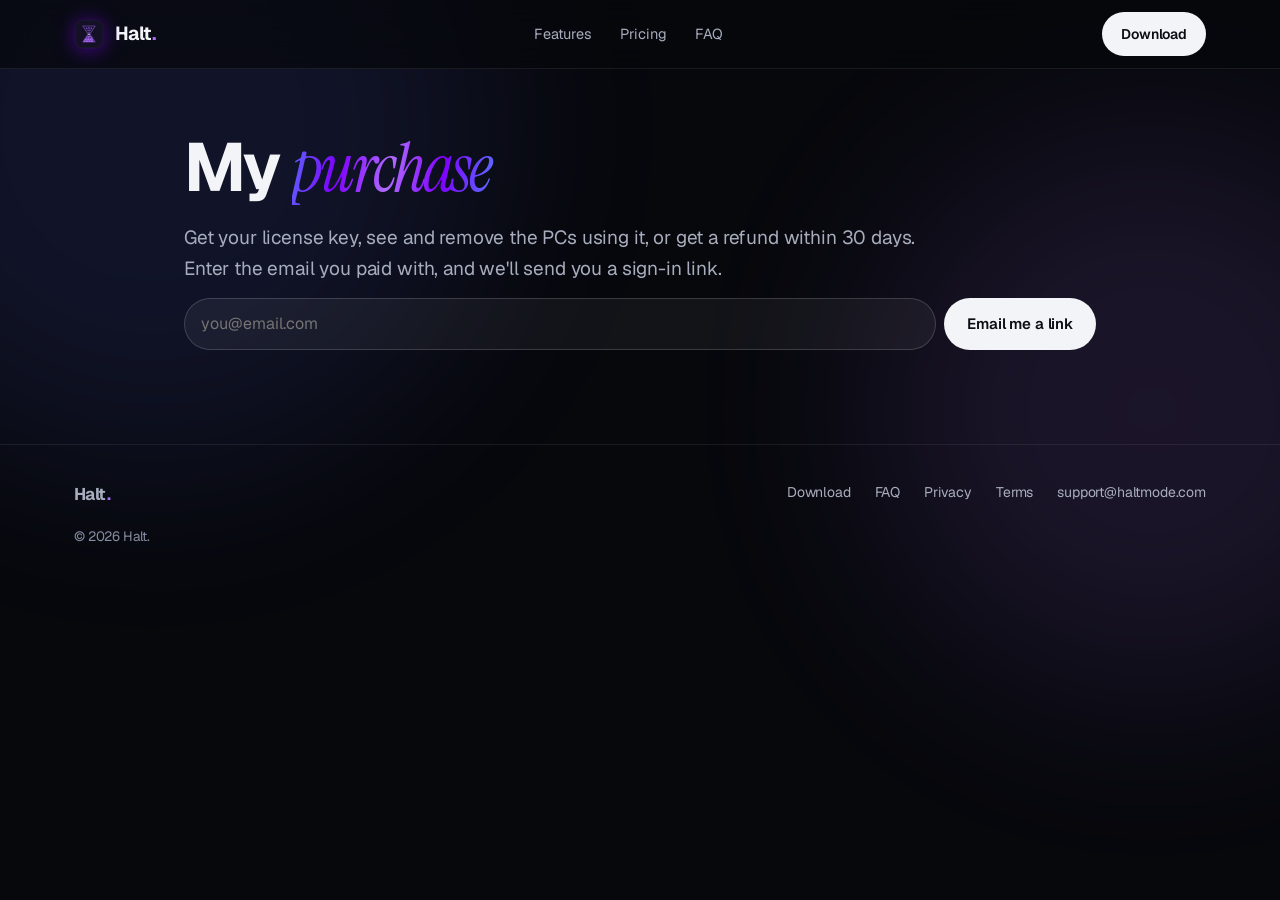
==== account/index.html @ bc790311 "My purchase page: key, PCs and self-service refunds; terms and links updated Co-Authored-By: Claude " ====
<!doctype html>
<html lang="en">
<head>
<meta charset="utf-8">
<meta name="viewport" content="width=device-width, initial-scale=1">
<title>My purchase: Halt</title>
<meta name="description" content="Manage your Halt Pro purchase: get your license key, see and remove the PCs using it, or get a refund within 30 days.">
<meta name="robots" content="noindex">
<meta name="theme-color" content="#07080c">
<link rel="icon" href="/assets/logo.svg" type="image/svg+xml">
<link rel="preload" href="/assets/fonts/geist.woff2" as="font" type="font/woff2" crossorigin>
<link rel="stylesheet" href="/assets/pages.css">
<style>
  [hidden]{display:none !important}
  .row{display:flex; gap:8px; flex-wrap:wrap; margin:14px 0 6px}
  .row input[type=email]{flex:1 1 220px; min-width:0; font:inherit; font-size:16px; color:inherit; padding:12px 16px; border-radius:999px; background:rgba(255,255,255,.05); border:1px solid rgba(255,255,255,.16)}
  .lic{padding:22px 24px; margin-top:18px}
  .lic h3{margin:0 0 4px}
  .meta{color:var(--tx-2,#a7adbd); font-size:14px; margin:0 0 14px}
  .pc{display:flex; align-items:center; justify-content:space-between; gap:12px; padding:10px 0; border-top:1px solid rgba(255,255,255,.08)}
  .pc small{display:block; color:var(--tx-3,#868da0)}
  .acts{display:flex; gap:10px; flex-wrap:wrap; margin-top:16px}
  .btn.sm{padding:8px 14px; font-size:13px}
  .note{color:var(--tx-2,#a7adbd); font-size:14px}
  .bad{color:#ffb4a8}
  .good{color:#8ff0c2}
</style>
</head>
<body>
<div class="glow" aria-hidden="true"><i></i><i></i></div>

<header class="top">
  <div class="wrap nav">
    <a class="brand" href="/" aria-label="Halt home"><img src="/assets/logo.svg" alt=""><span>Halt<b>.</b></span></a>
    <nav class="links" aria-label="Site"><a href="/#features">Features</a><a href="/#pricing">Pricing</a><a href="/#faq">FAQ</a></nav>
    <a class="btn btn-primary" href="/download/">Download</a>
  </div>
</header>

<main class="wrap narrow page prose">
  <h1>My <span class="gt">purchase</span></h1>

  <div id="ask">
    <p class="lead">Get your license key, see and remove the PCs using it, or get a refund within 30 days. Enter the email you paid with, and we'll send you a sign-in link.</p>
    <form class="row" id="askform" novalidate>
      <input type="email" name="email" placeholder="you@email.com" autocomplete="email" aria-label="The email you paid with" required>
      <div style="position:absolute;left:-9999px" aria-hidden="true"><input type="text" name="hp_check" tabindex="-1" autocomplete="off"></div>
      <button class="btn btn-primary" type="submit">Email me a link</button>
    </form>
    <p class="note" id="asknote" aria-live="polite"></p>
  </div>

  <div id="view" hidden>
    <p class="lead" id="who"></p>
    <p class="note" id="msg" aria-live="polite"></p>
    <div id="lics"></div>
    <p class="note" style="margin-top:26px">Questions? Write to <a href="mailto:support@haltmode.com">support@haltmode.com</a>.</p>
  </div>
</main>

<footer>
  <div class="wrap">
    <div class="fgrid2">
      <a class="brand" href="/" style="font-size:17px"><span>Halt<b>.</b></span></a>
      <div class="cols"><a href="/download/">Download</a><a href="/#faq">FAQ</a><a href="/privacy/">Privacy</a><a href="/terms/">Terms</a><a href="mailto:support@haltmode.com">support@haltmode.com</a></div>
    </div>
    <p>© 2026 Halt.</p>
  </div>
</footer>
<script src="/assets/menu.js" defer></script>
<script>
(function () {
  var API = 'https://halt-license.haltmode.workers.dev';
  var $ = function (id) { return document.getElementById(id); };
  var esc = function (s) { return String(s == null ? '' : s).replace(/[&<>"']/g, function (c) { return { '&': '&amp;', '<': '&lt;', '>': '&gt;', '"': '&quot;', "'": '&#39;' }[c]; }); };
  var day = function (iso) { try { return new Date(iso).toLocaleDateString(undefined, { day: 'numeric', month: 'long', year: 'numeric' }); } catch (e) { return iso; } };
  var tok = (location.hash.match(/t=([A-Za-z0-9_.-]+)/) || [])[1] || '';
  if (tok) { try { sessionStorage.setItem('halt_acct', tok); } catch (e) {} history.replaceState(null, '', location.pathname); }   // keep the link out of the address bar
  else { try { tok = sessionStorage.getItem('halt_acct') || ''; } catch (e) {} }

  // ---- ask for a sign-in link ----
  var af = $('askform');
  af.addEventListener('submit', function (e) {
    e.preventDefault();
    var email = (af.email.value || '').trim(), b = af.querySelector('button');
    if (!/^[^\s@]+@[^\s@]+\.[^\s@]{2,}$/.test(email)) { $('asknote').textContent = 'Please enter a valid email address.'; return; }
    b.disabled = true; b.textContent = 'Sending…';
    fetch(API + '/v1/account/link', { method: 'POST', body: new URLSearchParams({ email: email, hp_check: af.hp_check.value }) })
      .then(function (r) { $('asknote').textContent = r.ok ? 'If that email bought Halt Pro, a sign-in link is on its way. It works for an hour. Check your spam folder too.' : (r.status === 400 ? 'Please enter a valid email address.' : 'That didn’t go through. Try again in a minute.'); })
      .catch(function () { $('asknote').textContent = 'That didn’t go through. Try again in a minute.'; })
      .then(function () { b.disabled = false; b.textContent = 'Email me a link'; });
  });

  // ---- the purchase ----
  function call(body) {
    body.t = tok;
    return fetch(API + '/v1/account', { method: 'POST', headers: { 'content-type': 'application/json' }, body: JSON.stringify(body) })
      .then(function (r) { return r.json().then(function (j) { j._status = r.status; return j; }, function () { return { _status: r.status }; }); });
  }
  function signedOut(why) { try { sessionStorage.removeItem('halt_acct'); } catch (e) {} tok = ''; $('view').hidden = true; $('ask').hidden = false; $('asknote').textContent = why || ''; }
  function render(j) {
    if (j._status === 401) { signedOut('That link has expired. Enter your email for a new one.'); return; }
    if (j._status !== 200) { $('msg').className = 'note bad'; $('msg').textContent = j.error || 'Something went wrong. Try again in a minute.'; return; }
    $('ask').hidden = true; $('view').hidden = false;
    $('who').textContent = 'Signed in as ' + j.email + '.';
    var out = '';
    (j.licenses || []).forEach(function (l) {
      var active = l.status === 'active';
      out += '<div class="card lic"><h3>Halt Pro</h3><p class="meta">Bought ' + esc(day(l.bought)) + ' · ' + (active ? 'Active' : 'Refunded or cancelled') + ' · license ' + esc(l.lid) + '</p>';
      if (active) {
        out += '<p class="note">Used on ' + l.pcs.length + ' of ' + l.max + ' PCs</p>';
        l.pcs.forEach(function (p) { out += '<div class="pc"><div>' + esc(p.name) + '<small>Last seen ' + esc(day(p.lastSeen)) + '</small></div><button class="btn sm" data-a="release" data-l="' + esc(l.lid) + '" data-p="' + p.id + '">Remove</button></div>'; });
        out += '<div class="acts"><button class="btn btn-primary sm" data-a="key" data-l="' + esc(l.lid) + '">Email my key</button>';
        if (l.refund.ok) out += '<button class="btn sm" data-a="refund" data-l="' + esc(l.lid) + '">Refund</button>';
        out += '</div>';
        out += '<p class="note" style="margin-top:12px">' + (l.refund.ok ? 'You can get a full refund until ' + esc(day(l.refund.until)) + '. It goes back to the card you paid with, and Halt Pro stops on all your PCs.' : esc(l.refund.why)) + '</p>';
      }
      out += '</div>';
    });
    $('lics').innerHTML = out || '<p class="note">No purchases found for this email.</p>';
  }
  $('lics').addEventListener('click', function (e) {
    var b = e.target.closest('button[data-a]'); if (!b) return;
    var a = b.getAttribute('data-a');
    if (a === 'refund' && !confirm('Refund Halt Pro in full? Halt goes back to Halt Basic on all your PCs. This can\'t be undone.')) return;
    if (a === 'release' && !confirm('Remove this PC from your license? Halt Pro stops there, and the place is free for another PC.')) return;
    b.disabled = true; $('msg').className = 'note'; $('msg').textContent = 'Working…';
    call({ action: a, lid: b.getAttribute('data-l'), pc: b.getAttribute('data-p') }).then(function (j) {
      render(j);
      if (j._status === 200) { $('msg').className = 'note good'; $('msg').textContent = j.refunded ? 'Refunded. The money is on its way back to your card; banks usually take 5 to 10 days to show it.' : j.sent ? 'Your key is on its way to your inbox.' : j.released ? 'That PC was removed.' : ''; }
    }).catch(function () { b.disabled = false; $('msg').className = 'note bad'; $('msg').textContent = 'That didn’t go through. Try again in a minute.'; });
  });
  if (tok) call({ action: 'view' }).then(render).catch(function () { signedOut('That didn’t go through. Try again in a minute.'); });
})();
</script>
</body>
</html>
---- assets/pages.css ----
/* Halt's text pages (the comparisons). Same look as the home page, without its 3D scenes */
@font-face{font-family:"Geist"; src:url(/assets/fonts/geist.woff2) format("woff2"); font-weight:400 700; font-display:swap}
@font-face{font-family:"Geist Mono"; src:url(/assets/fonts/geist-mono.woff2) format("woff2"); font-weight:400 700; font-display:swap}
@font-face{font-family:"Instrument Serif"; src:url(/assets/fonts/instrument-serif-italic.woff2) format("woff2"); font-style:italic; font-weight:400; font-display:swap}
:root{
  --bg:#07080c; --card:rgba(255,255,255,.032); --card-hover:rgba(255,255,255,.055);
  --line:rgba(255,255,255,.08); --line-strong:rgba(255,255,255,.16);
  --tx:#f3f4f8; --tx-2:#a7adbd; --tx-3:#868da0;
  --c1:#5b6cff; --c2:#a970ff; --c3:#7f00ff; --c4:#b06bff; --c2rgb:169,112,255; --c3rgb:127,0,255;
  --grad-flow:linear-gradient(100deg,var(--c1) 0%,var(--c3) 12.5%,var(--c4) 25%,var(--c3) 37.5%,var(--c1) 50%,var(--c3) 62.5%,var(--c4) 75%,var(--c3) 87.5%,var(--c1) 100%);
  --sans:"Geist",-apple-system,BlinkMacSystemFont,"Segoe UI",Roboto,sans-serif;
  --mono:"Geist Mono",ui-monospace,Consolas,monospace;
  --serif:"Instrument Serif",Georgia,serif;
  --r:20px; --r-sm:13px; --ease:cubic-bezier(.22,.8,.22,1);
  --rim:inset 0 1px 0 rgba(255,255,255,.08);
  color-scheme:dark;
}
*{box-sizing:border-box}
html{scroll-behavior:smooth}
body{margin:0; background:var(--bg); color:var(--tx); font-family:var(--sans); font-size:16px; line-height:1.6; -webkit-font-smoothing:antialiased; letter-spacing:-.01em; overflow-x:hidden}
a{color:inherit}
.wrap{position:relative; z-index:1; max-width:1180px; margin:0 auto; padding-inline:24px}
.narrow{max-width:960px}
@media(max-width:560px){ .wrap{padding-inline:16px} }
.glow{position:fixed; inset:0; z-index:0; pointer-events:none; overflow:hidden}
.glow i{position:absolute; border-radius:50%; filter:blur(100px); opacity:.12}
.glow i:nth-child(1){width:52vw; height:52vw; left:-14vw; top:-16vw; background:var(--c1)}
.glow i:nth-child(2){width:44vw; height:44vw; right:-12vw; top:10vw; background:var(--c2)}
@keyframes gradflow{from{background-position:0% 50%} to{background-position:100% 50%}}
.gt{font-family:var(--serif); font-style:italic; font-weight:400; padding-right:.08em; background:var(--grad-flow); background-size:200% 100%; -webkit-background-clip:text; background-clip:text; color:transparent; animation:gradflow 6s linear infinite}
.kicker{font-family:var(--mono); font-size:12px; letter-spacing:.16em; text-transform:uppercase; color:var(--c2); margin:0 0 16px}
.card{background:var(--card); border:1px solid var(--line); border-radius:var(--r); box-shadow:var(--rim)}

/* buttons */
.btn{font-family:var(--sans); font-size:15px; font-weight:600; letter-spacing:-.01em; cursor:pointer; border:1px solid var(--line-strong); background:var(--card); color:var(--tx); padding:13px 22px; border-radius:999px; display:inline-flex; align-items:center; justify-content:center; gap:8px; text-decoration:none; transition:transform .25s var(--ease), background .25s, border-color .25s, box-shadow .25s; white-space:nowrap}
.btn:hover{transform:translateY(-2px); background:var(--card-hover); border-color:rgba(255,255,255,.28)}
.btn-primary{background:var(--tx); color:#0b0d14; border-color:transparent}
.btn-primary:hover{background:#fff; box-shadow:0 14px 40px rgba(var(--c3rgb),.5)}

/* header */
header.top{position:sticky; top:0; z-index:20; backdrop-filter:blur(14px); -webkit-backdrop-filter:blur(14px); background:rgba(7,8,12,.7); border-bottom:1px solid var(--line)}
.nav{display:flex; align-items:center; justify-content:space-between; gap:16px; height:68px}
.brand{display:flex; align-items:center; gap:11px; font-weight:700; font-size:19px; letter-spacing:-.03em; text-decoration:none}
.brand b{color:var(--c2)}
.brand img{width:30px; height:30px; filter:drop-shadow(0 2px 10px rgba(var(--c3rgb),.55))}
.links{display:flex; gap:28px; font-size:14.5px; color:var(--tx-2)}
.links a{text-decoration:none; transition:color .2s}
.links a:hover, .links a[aria-current]{color:var(--tx)}
.nav .btn{padding:10px 18px; font-size:14px}
@media(max-width:820px){ .links{display:none} }

/* the page */
.page{padding-block:64px 24px}
.crumbs{font-size:14px; color:var(--tx-3); margin:0 0 22px}
.crumbs a{text-decoration:none; color:var(--tx-2)} .crumbs a:hover{color:var(--tx)}
h1{font-size:clamp(40px,6.4vw,68px); line-height:1.02; letter-spacing:-.045em; font-weight:700; margin:0 0 20px; text-wrap:balance}
.lead{font-size:19px; color:var(--tx-2); max-width:720px; margin:0; text-wrap:pretty}
.prose h2{font-size:clamp(25px,3.2vw,34px); line-height:1.15; letter-spacing:-.03em; font-weight:700; margin:64px 0 14px}
.prose h3{font-size:18px; letter-spacing:-.02em; margin:28px 0 8px}
.prose p, .prose li{color:var(--tx-2); max-width:740px}
.prose ul{padding-left:20px}
.prose li{margin:6px 0}
.prose b, .prose strong{color:var(--tx); font-weight:600}
.prose p:not(.crumbs) a, .prose p a{color:var(--c2); text-underline-offset:3px}
.prose li a{color:var(--c2); text-underline-offset:3px}

/* "pick this one if" cards */
.picks{display:grid; grid-template-columns:1fr 1fr; gap:16px; margin:40px 0 0}
.pick{padding:24px 26px}
.pick h2{font-size:18px; letter-spacing:-.02em; margin:0 0 12px}
.pick ul{margin:0; padding-left:19px; color:var(--tx-2); font-size:15.5px}
.pick li{margin:7px 0}
.pick.halt{border-color:rgba(var(--c2rgb),.45); background:linear-gradient(160deg,rgba(var(--c2rgb),.13),rgba(255,255,255,.02) 70%)}
@media(max-width:720px){ .picks{grid-template-columns:1fr} }

/* the comparison table: a grid of rows, so it reflows on phones instead of scrolling sideways */
.cmp{margin:28px 0 0; border:1px solid var(--line); border-radius:var(--r); overflow:hidden; background:rgba(255,255,255,.015)}
.cmp .row{display:grid; grid-template-columns:200px minmax(0,1fr) minmax(0,1fr); border-top:1px solid var(--line)}
.cmp.three .row{grid-template-columns:170px repeat(3,minmax(0,1fr))}
.cmp .row:first-child{border-top:0}
.cmp .row > div{padding:16px 18px; font-size:15px; line-height:1.5; color:var(--tx-2)}
.cmp .row > div:first-child{font-weight:600; color:var(--tx)}
.cmp .row > .h{background:rgba(var(--c2rgb),.08); color:var(--tx)}
.cmp .head > div{font-family:var(--mono); font-size:12px; letter-spacing:.14em; text-transform:uppercase; color:var(--tx-3); padding-block:14px}
.cmp .head > .h{color:var(--c2)}
.cmp .row b{color:var(--tx); font-weight:600}
@media(max-width:720px){
  .cmp .row, .cmp.three .row{grid-template-columns:repeat(2,minmax(0,1fr))}
  .cmp.three .row{grid-template-columns:repeat(3,minmax(0,1fr))}
  .cmp .row > div:first-child{grid-column:1/-1; padding-bottom:2px; font-size:14px; background:rgba(255,255,255,.02)}
  .cmp .head > div:first-child{display:none}
  .cmp .row > div{padding:12px 13px; font-size:14px}
}
.small{font-size:13.5px; color:var(--tx-3); margin:12px 0 0}
/* yes, no and partly marks in the comparison tables */
.yes,.no,.part{display:flex; gap:10px; align-items:flex-start}
.yes::before,.no::before,.part::before{content:""; flex:none; width:20px; height:20px; margin-top:1px; border-radius:50%; background-position:center; background-repeat:no-repeat; background-size:12px}
.yes::before{background-color:rgba(var(--c2rgb),.26); box-shadow:0 0 14px rgba(var(--c2rgb),.35); background-image:url("data:image/svg+xml,%3Csvg xmlns='http://www.w3.org/2000/svg' viewBox='0 0 24 24' fill='none' stroke='%23e6d6ff' stroke-width='3.4' stroke-linecap='round' stroke-linejoin='round'%3E%3Cpath d='M5 12.5l4.5 4.5L19 7.5'/%3E%3C/svg%3E")}
.no::before{background-color:rgba(255,255,255,.06); background-image:url("data:image/svg+xml,%3Csvg xmlns='http://www.w3.org/2000/svg' viewBox='0 0 24 24' fill='none' stroke='%23767d90' stroke-width='3' stroke-linecap='round'%3E%3Cpath d='M7 7l10 10M17 7L7 17'/%3E%3C/svg%3E")}
.part::before{background-color:rgba(255,255,255,.06); background-image:url("data:image/svg+xml,%3Csvg xmlns='http://www.w3.org/2000/svg' viewBox='0 0 24 24' fill='none' stroke='%23a7adbd' stroke-width='3' stroke-linecap='round'%3E%3Cpath d='M7 12h10'/%3E%3C/svg%3E")}
.cmp .row > .h .yes{color:var(--tx)}
/* the reasons people choose Halt, as cards */
.wins{display:grid; grid-template-columns:1fr 1fr; gap:16px; margin-top:24px}
.win{padding:22px 24px}
.prose .win h3{margin:0 0 8px; font-size:17.5px; letter-spacing:-.02em}
.prose .win p{margin:0; font-size:15px; color:var(--tx-2)}
@media(max-width:720px){ .wins{grid-template-columns:1fr} }

/* links to the other comparisons */
.more{display:grid; grid-template-columns:1fr 1fr; gap:16px; margin-top:22px}
.more a{display:block; padding:22px 24px; text-decoration:none; transition:transform .25s var(--ease), border-color .25s}
.more a:hover{transform:translateY(-3px); border-color:rgba(var(--c2rgb),.45)}
.more b{display:block; font-size:18px; letter-spacing:-.02em; margin-bottom:6px; color:var(--tx)}
.more span{color:var(--tx-2); font-size:15px}
@media(max-width:720px){ .more{grid-template-columns:1fr} }

/* questions */
.faq{max-width:820px; margin-top:22px}
.faq details{border:1px solid var(--line); border-radius:var(--r-sm); background:rgba(255,255,255,.025); margin-bottom:10px; transition:border-color .2s, background .2s}
.faq details[open]{border-color:rgba(var(--c2rgb),.35); background:rgba(var(--c2rgb),.05)}
.faq summary{cursor:pointer; list-style:none; padding:18px 20px; font-size:16.5px; font-weight:600; letter-spacing:-.015em; display:flex; justify-content:space-between; align-items:center; gap:16px}
.faq summary::-webkit-details-marker{display:none}
.faq summary::after{content:"+"; font-family:var(--mono); font-weight:400; color:var(--c2); font-size:20px; transition:transform .25s var(--ease)}
.faq details[open] summary::after{transform:rotate(45deg)}
.faq details p{margin:0; padding:0 20px 18px; color:var(--tx-2); font-size:15.5px; max-width:none}

/* closing call and the note on when the facts were checked */
.cta{text-align:center; padding:56px 28px; margin:72px 0 0}
.cta h2{font-size:clamp(28px,4vw,42px); letter-spacing:-.035em; margin:0 0 12px}
.cta p{color:var(--tx-2); margin:0 auto 24px; max-width:560px}
.cta .btns{display:flex; gap:10px; justify-content:center; flex-wrap:wrap}
.checked{font-size:13.5px; color:var(--tx-3); border-top:1px solid var(--line); padding-top:18px; margin-top:56px; max-width:none}

footer{border-top:1px solid var(--line); padding-block:36px 48px; color:var(--tx-3); font-size:14px; margin-top:56px}
.fgrid2{display:flex; justify-content:space-between; gap:24px; flex-wrap:wrap; align-items:flex-start}
footer a{text-decoration:none; color:var(--tx-2)}
footer a:hover{color:var(--tx)}
footer .cols{display:flex; gap:24px; flex-wrap:wrap}
footer p{margin:18px 0 0; max-width:780px; font-size:13.5px; line-height:1.6}
html{-webkit-text-size-adjust:100%; text-size-adjust:100%}   /* iPhone: don't enlarge text on its own */
/* Phones and touch screens: the same look without the blurs a phone redraws on every scroll frame */
@media (max-width:900px), (hover:none) and (pointer:coarse){
  .glow i{filter:none}
  .glow i:nth-child(1){background:radial-gradient(closest-side,var(--c1),transparent)}
  .glow i:nth-child(2){background:radial-gradient(closest-side,var(--c2),transparent)}
  header.top{-webkit-backdrop-filter:none; backdrop-filter:none; background:rgba(7,8,12,.96)}
}
/* phone menu (assets/menu.js adds the button and the list) */
.menubtn{display:none}
@media(max-width:820px){
  .nav .brand{margin-right:auto}
  .menubtn{display:inline-grid; place-items:center; flex:none; width:42px; height:42px; padding:0; border-radius:999px; border:1px solid var(--line-strong); background:rgba(255,255,255,.05); color:var(--tx); cursor:pointer}
  .menubtn svg{width:20px; height:20px}
  .menupanel{position:absolute; top:calc(100% + 6px); left:16px; right:16px; z-index:30; display:flex; flex-direction:column; padding:8px; border-radius:18px; background:rgba(12,10,22,.98); border:1px solid var(--line-strong); box-shadow:0 18px 40px rgba(0,0,0,.5)}
  .menupanel[hidden]{display:none}
  .menupanel a{padding:13px 14px; border-radius:12px; font-size:17px; color:var(--tx); text-decoration:none}
  .menupanel a:active, .menupanel a[aria-current]{background:rgba(255,255,255,.06)}
}
@media(prefers-reduced-motion:reduce){ *{animation:none!important; transition:none!important; scroll-behavior:auto!important} }
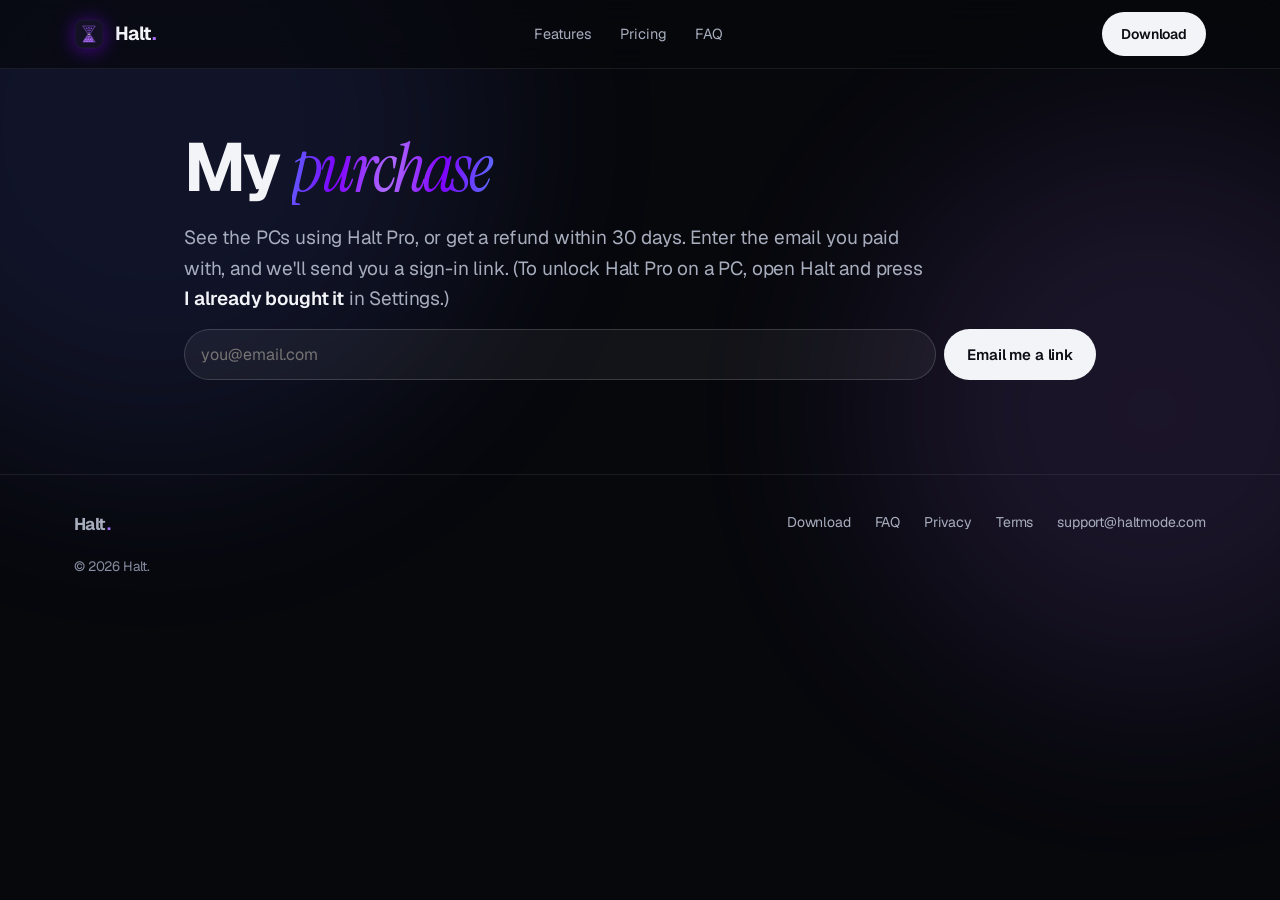
==== commit f0e59236: "Email sign-in instead of keys; all your PCs; Windows logo and macOS/mobile coming soon Co-Authored-B" ====
--- a/account/index.html
+++ b/account/index.html
@@ -4,7 +4,7 @@
 <meta charset="utf-8">
 <meta name="viewport" content="width=device-width, initial-scale=1">
 <title>My purchase: Halt</title>
-<meta name="description" content="Manage your Halt Pro purchase: get your license key, see and remove the PCs using it, or get a refund within 30 days.">
+<meta name="description" content="Manage your Halt Pro purchase: see the PCs using it, or get a refund within 30 days.">
 <meta name="robots" content="noindex">
 <meta name="theme-color" content="#07080c">
 <link rel="icon" href="/assets/logo.svg" type="image/svg+xml">
@@ -41,7 +41,7 @@
   <h1>My <span class="gt">purchase</span></h1>
 
   <div id="ask">
-    <p class="lead">Get your license key, see and remove the PCs using it, or get a refund within 30 days. Enter the email you paid with, and we'll send you a sign-in link.</p>
+    <p class="lead">See the PCs using Halt Pro, or get a refund within 30 days. Enter the email you paid with, and we'll send you a sign-in link. (To unlock Halt Pro on a PC, open Halt and press <b>I already bought it</b> in Settings.)</p>
     <form class="row" id="askform" novalidate>
       <input type="email" name="email" placeholder="you@email.com" autocomplete="email" aria-label="The email you paid with" required>
       <div style="position:absolute;left:-9999px" aria-hidden="true"><input type="text" name="hp_check" tabindex="-1" autocomplete="off"></div>
@@ -108,9 +108,9 @@
       var active = l.status === 'active';
       out += '<div class="card lic"><h3>Halt Pro</h3><p class="meta">Bought ' + esc(day(l.bought)) + ' · ' + (active ? 'Active' : 'Refunded or cancelled') + ' · license ' + esc(l.lid) + '</p>';
       if (active) {
-        out += '<p class="note">Used on ' + l.pcs.length + ' of ' + l.max + ' PCs</p>';
+        out += '<p class="note">Used on ' + l.pcs.length + (l.pcs.length === 1 ? ' PC' : ' PCs') + '. To add a PC, open Halt there and press <b>I already bought it</b>.</p>';
         l.pcs.forEach(function (p) { out += '<div class="pc"><div>' + esc(p.name) + '<small>Last seen ' + esc(day(p.lastSeen)) + '</small></div><button class="btn sm" data-a="release" data-l="' + esc(l.lid) + '" data-p="' + p.id + '">Remove</button></div>'; });
-        out += '<div class="acts"><button class="btn btn-primary sm" data-a="key" data-l="' + esc(l.lid) + '">Email my key</button>';
+        out += '<div class="acts">';
         if (l.refund.ok) out += '<button class="btn sm" data-a="refund" data-l="' + esc(l.lid) + '">Refund</button>';
         out += '</div>';
         out += '<p class="note" style="margin-top:12px">' + (l.refund.ok ? 'You can get a full refund until ' + esc(day(l.refund.until)) + '. It goes back to the card you paid with, and Halt Pro stops on all your PCs.' : esc(l.refund.why)) + '</p>';
@@ -123,7 +123,7 @@
     var b = e.target.closest('button[data-a]'); if (!b) return;
     var a = b.getAttribute('data-a');
     if (a === 'refund' && !confirm('Refund Halt Pro in full? Halt goes back to Halt Basic on all your PCs. This can\'t be undone.')) return;
-    if (a === 'release' && !confirm('Remove this PC from your license? Halt Pro stops there, and the place is free for another PC.')) return;
+    if (a === 'release' && !confirm('Sign this PC out of Halt Pro? Halt goes back to Halt Basic there until you unlock it again with your email.')) return;
     b.disabled = true; $('msg').className = 'note'; $('msg').textContent = 'Working…';
     call({ action: a, lid: b.getAttribute('data-l'), pc: b.getAttribute('data-p') }).then(function (j) {
       render(j);
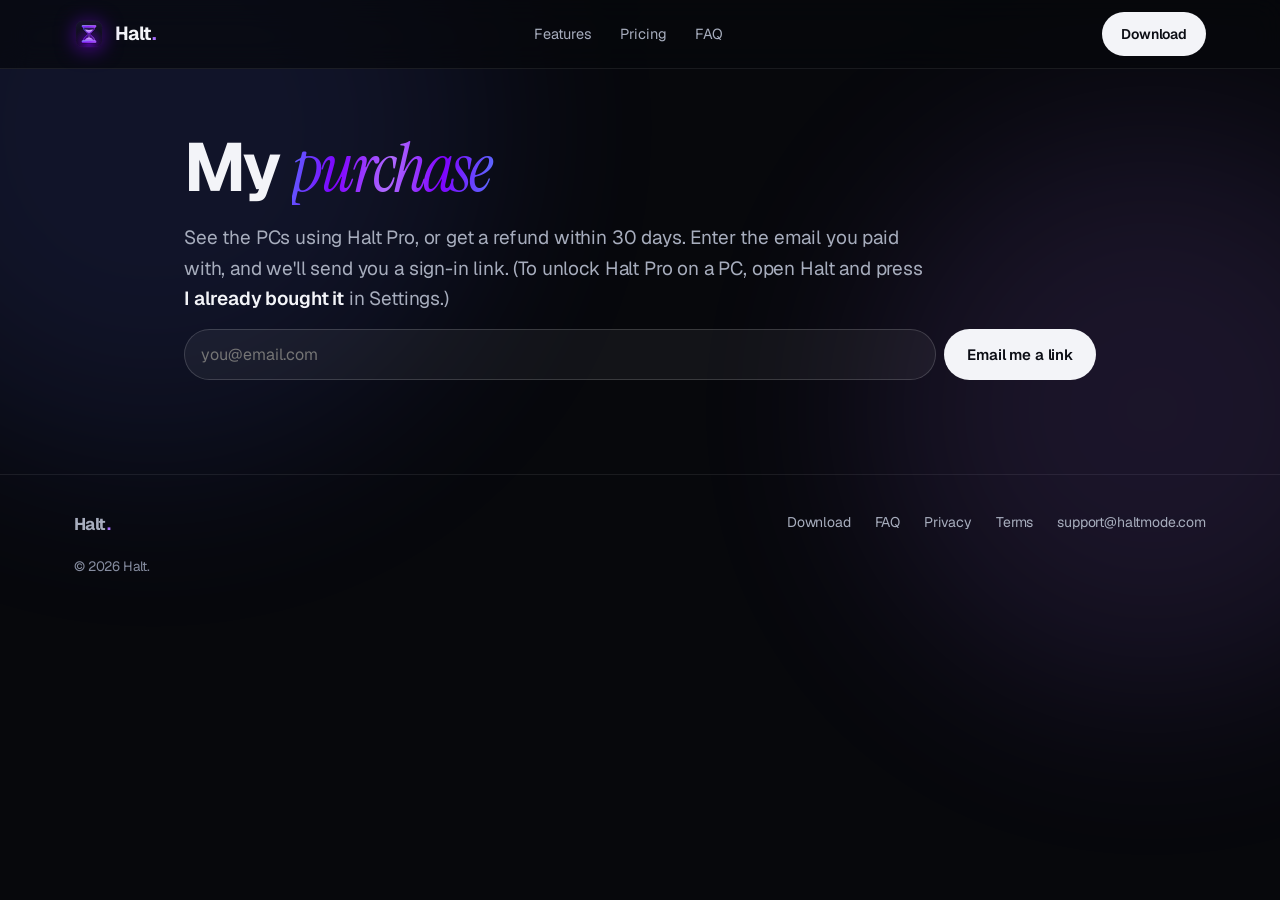
==== commit 0c5ebf22: "Purchase pages: strict content security policy, scripts in their own files; thank-you text for in-ap" ====
--- a/account/index.html
+++ b/account/index.html
@@ -6,6 +6,7 @@
 <title>My purchase: Halt</title>
 <meta name="description" content="Manage your Halt Pro purchase: see the PCs using it, or get a refund within 30 days.">
 <meta name="robots" content="noindex">
+<meta http-equiv="Content-Security-Policy" content="default-src 'self'; script-src 'self'; style-src 'self' 'unsafe-inline'; img-src 'self' data:; font-src 'self'; connect-src https://halt-license.haltmode.workers.dev; form-action 'self' https://halt-license.haltmode.workers.dev; base-uri 'none'; object-src 'none'">
 <meta name="theme-color" content="#07080c">
 <link rel="icon" href="/assets/logo.svg" type="image/svg+xml">
 <link rel="preload" href="/assets/fonts/geist.woff2" as="font" type="font/woff2" crossorigin>
@@ -33,7 +34,7 @@
   <div class="wrap nav">
     <a class="brand" href="/" aria-label="Halt home"><img src="/assets/logo.svg" alt=""><span>Halt<b>.</b></span></a>
     <nav class="links" aria-label="Site"><a href="/#features">Features</a><a href="/#pricing">Pricing</a><a href="/#faq">FAQ</a></nav>
-    <a class="btn btn-primary" href="/download/">Download</a>
+    <a class="btn btn-primary" href="/#download">Download</a>
   </div>
 </header>
 
@@ -62,76 +63,12 @@
   <div class="wrap">
     <div class="fgrid2">
       <a class="brand" href="/" style="font-size:17px"><span>Halt<b>.</b></span></a>
-      <div class="cols"><a href="/download/">Download</a><a href="/#faq">FAQ</a><a href="/privacy/">Privacy</a><a href="/terms/">Terms</a><a href="mailto:support@haltmode.com">support@haltmode.com</a></div>
+      <div class="cols"><a href="/#download">Download</a><a href="/#faq">FAQ</a><a href="/privacy/">Privacy</a><a href="/terms/">Terms</a><a href="mailto:support@haltmode.com">support@haltmode.com</a></div>
     </div>
     <p>© 2026 Halt.</p>
   </div>
 </footer>
 <script src="/assets/menu.js" defer></script>
-<script>
-(function () {
-  var API = 'https://halt-license.haltmode.workers.dev';
-  var $ = function (id) { return document.getElementById(id); };
-  var esc = function (s) { return String(s == null ? '' : s).replace(/[&<>"']/g, function (c) { return { '&': '&amp;', '<': '&lt;', '>': '&gt;', '"': '&quot;', "'": '&#39;' }[c]; }); };
-  var day = function (iso) { try { return new Date(iso).toLocaleDateString(undefined, { day: 'numeric', month: 'long', year: 'numeric' }); } catch (e) { return iso; } };
-  var tok = (location.hash.match(/t=([A-Za-z0-9_.-]+)/) || [])[1] || '';
-  if (tok) { try { sessionStorage.setItem('halt_acct', tok); } catch (e) {} history.replaceState(null, '', location.pathname); }   // keep the link out of the address bar
-  else { try { tok = sessionStorage.getItem('halt_acct') || ''; } catch (e) {} }
-
-  // ---- ask for a sign-in link ----
-  var af = $('askform');
-  af.addEventListener('submit', function (e) {
-    e.preventDefault();
-    var email = (af.email.value || '').trim(), b = af.querySelector('button');
-    if (!/^[^\s@]+@[^\s@]+\.[^\s@]{2,}$/.test(email)) { $('asknote').textContent = 'Please enter a valid email address.'; return; }
-    b.disabled = true; b.textContent = 'Sending…';
-    fetch(API + '/v1/account/link', { method: 'POST', body: new URLSearchParams({ email: email, hp_check: af.hp_check.value }) })
-      .then(function (r) { $('asknote').textContent = r.ok ? 'If that email bought Halt Pro, a sign-in link is on its way. It works for an hour. Check your spam folder too.' : (r.status === 400 ? 'Please enter a valid email address.' : 'That didn’t go through. Try again in a minute.'); })
-      .catch(function () { $('asknote').textContent = 'That didn’t go through. Try again in a minute.'; })
-      .then(function () { b.disabled = false; b.textContent = 'Email me a link'; });
-  });
-
-  // ---- the purchase ----
-  function call(body) {
-    body.t = tok;
-    return fetch(API + '/v1/account', { method: 'POST', headers: { 'content-type': 'application/json' }, body: JSON.stringify(body) })
-      .then(function (r) { return r.json().then(function (j) { j._status = r.status; return j; }, function () { return { _status: r.status }; }); });
-  }
-  function signedOut(why) { try { sessionStorage.removeItem('halt_acct'); } catch (e) {} tok = ''; $('view').hidden = true; $('ask').hidden = false; $('asknote').textContent = why || ''; }
-  function render(j) {
-    if (j._status === 401) { signedOut('That link has expired. Enter your email for a new one.'); return; }
-    if (j._status !== 200) { $('msg').className = 'note bad'; $('msg').textContent = j.error || 'Something went wrong. Try again in a minute.'; return; }
-    $('ask').hidden = true; $('view').hidden = false;
-    $('who').textContent = 'Signed in as ' + j.email + '.';
-    var out = '';
-    (j.licenses || []).forEach(function (l) {
-      var active = l.status === 'active';
-      out += '<div class="card lic"><h3>Halt Pro</h3><p class="meta">Bought ' + esc(day(l.bought)) + ' · ' + (active ? 'Active' : 'Refunded or cancelled') + ' · license ' + esc(l.lid) + '</p>';
-      if (active) {
-        out += '<p class="note">Used on ' + l.pcs.length + (l.pcs.length === 1 ? ' PC' : ' PCs') + '. To add a PC, open Halt there and press <b>I already bought it</b>.</p>';
-        l.pcs.forEach(function (p) { out += '<div class="pc"><div>' + esc(p.name) + '<small>Last seen ' + esc(day(p.lastSeen)) + '</small></div><button class="btn sm" data-a="release" data-l="' + esc(l.lid) + '" data-p="' + p.id + '">Remove</button></div>'; });
-        out += '<div class="acts">';
-        if (l.refund.ok) out += '<button class="btn sm" data-a="refund" data-l="' + esc(l.lid) + '">Refund</button>';
-        out += '</div>';
-        out += '<p class="note" style="margin-top:12px">' + (l.refund.ok ? 'You can get a full refund until ' + esc(day(l.refund.until)) + '. It goes back to the card you paid with, and Halt Pro stops on all your PCs.' : esc(l.refund.why)) + '</p>';
-      }
-      out += '</div>';
-    });
-    $('lics').innerHTML = out || '<p class="note">No purchases found for this email.</p>';
-  }
-  $('lics').addEventListener('click', function (e) {
-    var b = e.target.closest('button[data-a]'); if (!b) return;
-    var a = b.getAttribute('data-a');
-    if (a === 'refund' && !confirm('Refund Halt Pro in full? Halt goes back to Halt Basic on all your PCs. This can\'t be undone.')) return;
-    if (a === 'release' && !confirm('Sign this PC out of Halt Pro? Halt goes back to Halt Basic there until you unlock it again with your email.')) return;
-    b.disabled = true; $('msg').className = 'note'; $('msg').textContent = 'Working…';
-    call({ action: a, lid: b.getAttribute('data-l'), pc: b.getAttribute('data-p') }).then(function (j) {
-      render(j);
-      if (j._status === 200) { $('msg').className = 'note good'; $('msg').textContent = j.refunded ? 'Refunded. The money is on its way back to your card; banks usually take 5 to 10 days to show it.' : j.sent ? 'Your key is on its way to your inbox.' : j.released ? 'That PC was removed.' : ''; }
-    }).catch(function () { b.disabled = false; $('msg').className = 'note bad'; $('msg').textContent = 'That didn’t go through. Try again in a minute.'; });
-  });
-  if (tok) call({ action: 'view' }).then(render).catch(function () { signedOut('That didn’t go through. Try again in a minute.'); });
-})();
-</script>
+<script src="/account/account.js" defer></script>
 </body>
 </html>
--- a/assets/pages.css
+++ b/assets/pages.css
@@ -157,3 +157,13 @@
   .menupanel a:active, .menupanel a[aria-current]{background:rgba(255,255,255,.06)}
 }
 @media(prefers-reduced-motion:reduce){ *{animation:none!important; transition:none!important; scroll-behavior:auto!important} }
+
+/* the pictures of what Windows and Edge show when a new app is downloaded */
+.warnshots{display:grid; grid-template-columns:1fr 1fr; gap:18px; margin-top:22px} .warnshots figure{margin:0} .warnshots img{width:100%; height:auto; display:block; border-radius:16px; border:1px solid var(--line)} .warnshots figcaption{font-size:14.5px; line-height:1.55; color:var(--tx-2); margin-top:10px} .warnshots figcaption b{color:var(--tx)} @media(max-width:700px){ .warnshots{grid-template-columns:1fr} }
+
+/* what Halt changes on the PC, next to every download button */
+.changes{margin-top:22px; padding:22px 26px; text-align:left}
+.changes h3{margin:0 0 10px; font-size:17px; letter-spacing:-.015em}
+.changes ul{margin:0; padding-left:20px; color:var(--tx-2); font-size:15px; line-height:1.55}
+.changes li{margin:4px 0}
+.changes p{margin:10px 0 0; color:var(--tx-3); font-size:14px}
